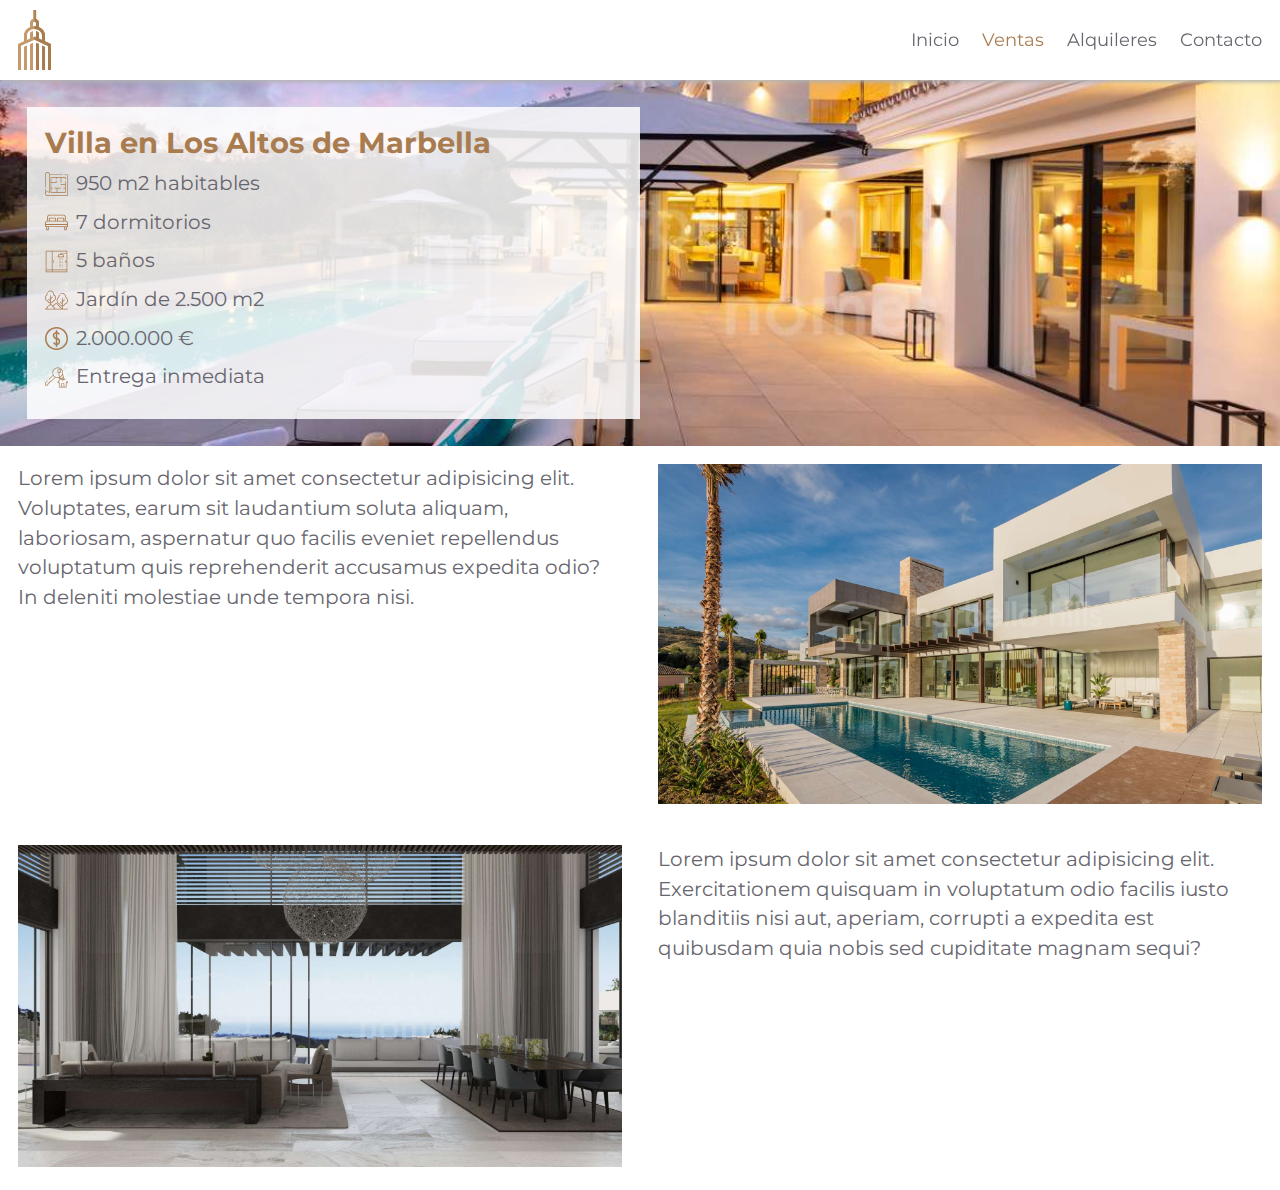
==== propiedad1.html @ 46fef323 "propiedad" ====
<!DOCTYPE html>
<html lang="es">

<head>
    <meta charset="UTF-8">
    <meta http-equiv="X-UA-Compatible" content="IE=edge">
    <meta name="viewport" content="width=device-width, initial-scale=1.0">
    <title>Villa en Los Altos</title>
    <link rel="stylesheet" href="css/styles.css">
</head>

<body>
    <header>
        <img src="img/logo.svg" alt="logo">
        <nav>
            <a href="index.html">Inicio</a>
            <a href="ventas.html" class="activo">Ventas</a>
            <a href="#">Alquileres</a>
            <a href="#">Contacto</a>
        </nav>
    </header>
    <div class="fila propiedad">
        <div class="col-50">
            <h1>Villa en Los Altos de Marbella</h1>
            <p><img src="img/blueprint.svg" alt=""> 950 m2 habitables</p>
            <p><img src="img/bed.svg" alt=""> 7 dormitorios</p>
            <p><img src="img/bath.svg" alt=""> 5 baños</p>
            <p><img src="img/tree.svg" alt=""> Jardín de 2.500 m2</p>
            <p><img src="img/money.svg" alt=""> 2.000.000 €</p>
            <p><img src="img/contract.svg" alt=""> Entrega inmediata</p>
        </div>
    </div>
    <div class="fila">
        <div class="col-50">
            <p>Lorem ipsum dolor sit amet consectetur adipisicing elit. Voluptates, earum sit laudantium soluta aliquam, laboriosam, aspernatur quo facilis eveniet repellendus voluptatum quis reprehenderit accusamus expedita odio? In deleniti molestiae unde tempora nisi.</p>
        </div>
        <div class="col-50">
            <img src="img/thumb4.jpg" alt="">
        </div>
    </div>
    <div class="fila">
        <div class="col-50">
            <img src="img/thumb5.jpg" alt="">
        </div>
        <div class="col-50">
            <p>Lorem ipsum dolor sit amet consectetur adipisicing elit. Exercitationem quisquam in voluptatum odio facilis iusto blanditiis nisi aut, aperiam, corrupti a expedita est quibusdam quia nobis sed cupiditate magnam sequi?</p>
        </div>
    </div>
</body>

</html>
---- css/styles.css ----
/* Fuentes */

@import url('https://fonts.googleapis.com/css2?family=Montserrat&display=swap');

/* Reseteo */

* {
    margin: 0;
    padding: 0;
    box-sizing: border-box;
}

a {
    text-decoration: none;
    color: inherit;
}

/* Generales */

html {
    scroll-behavior: smooth;
}

@media (min-width: 1260px) {
    html {
        font-size: 18px;
    }
}

@media (max-width: 440px) {
    html {
        font-size: 14px;
    }
}

body {
    font-family: 'Montserrat', sans-serif;
    color: #67666e;
}

p {
    font-size: 1.1rem;
    line-height: 1.5;
    margin-bottom: 0.5rem;
}

img {
    max-width: 100%;
}

/* Header */

header {
    height: 80px;
    width: 100%;
    position: fixed;
    top: 0;
    left: 0;
    z-index: 10;
    padding: 1rem;
    display: flex;
    background-color: white;
    box-shadow: 1.5px 1.5px 4px #b3b3b3;
    justify-content: space-between;
    align-items: center;
}

header.transparent {
    background-color: transparent;
    box-shadow: none;
}

header img {
    height: 60px;
}

header nav a {
    margin-left: 1rem;
}

header.transparent nav a {
    color: rgba(255, 255, 255, 0.8);
}

header nav a.activo,
header nav a:hover {
    color: #a97c50;
}

header.transparent nav a.activo,
header.transparent nav a:hover {
    color: white;
}

/* Hero */

.hero {
    width: 100%;
    height: 100vh;
    position: absolute;
    top: 0;
    left: 0;
    background-color: black;
    overflow: hidden;
}

@keyframes animacionHero {
    0% {
        opacity: 0;
    }
    12% {
        opacity: 1;
    }
    35% {
        transform: scale(1.15);
    }
    75% {
        transform: scale(1);
    }
    100% {
        opacity: 0;
    }
}

.hero div {
    width: 100%;
    height: 100vh;
    position: absolute;
    top: 0;
    left: 0;
    background-position: center;
    background-size: cover;
    opacity: 0;
    animation-name: animacionHero;
    animation-duration: 18s;
    animation-iteration-count: infinite;
}

.hero div:nth-child(1) {
    background-image: url('../img/front1.jpg');
}
.hero div:nth-child(2) {
    background-image: url('../img/front2.jpg');
    animation-delay: 6s;
}
.hero div:nth-child(3) {
    background-image: url('../img/front3.jpg');
    animation-delay: 12s;
}

.hero .hero-logo {
    width: 30%;
    position: absolute;
    top: 50%;
    left: 50%;
    transform: translate(-50%, -50%);
    opacity: 1;
    animation: none;
}

.hero .hero-flecha {
    width: 36px;
    position: absolute;
    bottom: 5%;
    left: 50%;
    transform: translateX(-50%);
}

@media (max-width: 720px) {
    .hero .hero-logo {
        width: 50%;
    }
}

@media (max-width: 440px) {
    .hero .hero-logo {
        width: 70%;
    }
}

/* Layout */

.fila {
    max-width: 1440px;
    display: flex;
    margin: 0 auto;
}

.fila#primera {
    margin-top: 100vh;
}

.fila.grid {
    display: grid;
    grid-template-columns: repeat(auto-fit,360px);
    grid-gap: 2rem;
    justify-content: center;
    margin-top: 100px;
}

.col-50 {
    width: 50%;
    padding: 1rem;
}

.col-33 {
    width: 33.333333%;
    padding: 1rem;
}

.col-25 {
    width: 25%;
    padding: 1rem;
}

@media (max-width: 620px) {
    .fila {
        flex-direction: column;
    }
    .col-50,
    .col-33,
    .col-25 {
       width: 100%; 
    }
}

/* Call to actions */

.caja-nav {
    display: flex;
    flex-direction: column;
    justify-content: center;
    align-items: center;
}

.caja-nav img {
    width: 30%;
    margin-bottom: 1rem;
}

/* Formularios */

form {
    padding: 1rem;
}

input {
    width: 100%;
    font-size: 1rem;
    padding: 0.5rem 1rem;
    border: none;
    border-bottom: 1.5px solid #a97c50;
}

input:focus {
    outline: none;
}

input.usuario {
    background-image: url('../img/user.svg');
    background-repeat: no-repeat;
    background-position: 0 3.5px;
    padding-left: 1.8rem;
    margin-bottom: 1rem;
}

input.email {
    background-image: url('../img/mail-bronce.svg');
    background-repeat: no-repeat;
    background-position: 0 3.5px;
    padding-left: 1.9rem;
    margin-bottom: 1rem;
}

label {
    display: block;
    width: 100%;
}

[type="checkbox"] {
    display: none;
}

[type="checkbox"] + label::before {
    content: url('../img/square.svg');
    position: relative;
    top: 5px;
    padding-right: 5px;
}

[type="checkbox"]:checked + label::before {
    content: url('../img/check-square.svg');
}

.buttons {
    padding-top: 1rem;
    display: flex;
    justify-content: flex-end;
}

button {
    font-size: 1rem;
    padding: 0.5rem 1rem;
    background-color: #a97c50;
    color: white;
    border: 1px solid #a97c50;
    border-radius: 0.3rem;
    cursor: pointer;
    transition: all 300ms linear;
}

button:hover {
    background-color: white;
    color: #a97c50;
}

/* Cards */

.card {
    position: relative;
    width: 360px;
    border-radius: 0.3rem;
    box-shadow: 2px 2px 4px grey;
    overflow: hidden;
}

.img-card {
    height: 240px;
    overflow: hidden;
}

.img-card img {
    max-width: initial; /* Eliminar el comportamiento por defecto */
    height: 240px;
}

.footer-card {
    height: 180px;
    padding: 0.8rem;
    display: flex;
    flex-direction: column;
    justify-content: space-between;
}

.footer-card a {
    align-self: flex-end; /* Esta propiedad permite modificar 
                           un elemento hijo en flexbox en
                           su eje secundario (en este caso y) */
}

/* Propiedad */

.fila.propiedad {
    max-width: initial;
    padding: 1.5rem;
    margin-top: 80px;
    background-image: url('../img/property5.jpg');
    background-position: center;
    background-size: cover;
}

.fila.propiedad .col-50 {
    background-color: rgba(255, 255, 255, 0.85);
}

.fila.propiedad .col-50 h1 {
    font-size: 1.6rem;
    color: #a97c50;
    margin-bottom: 0.5rem;
}

.fila.propiedad .col-50 p {
    display: flex;
    align-items: center;
}

.fila.propiedad .col-50 img {
    height: 1.3rem;
    margin-right: 0.4rem;
}

/* Footer  */

footer {
    background-color: #424242;
}

footer.fila {
    max-width: none;
    justify-content: center;
}

footer.fila .col-33 {
    max-width: 477px;
}

footer p {
    color: white;
    font-size: 0.9rem;
}

footer p:first-child {
    color:#a97c50;
    font-size: 1.1rem;
    font-weight: 700;
}

footer p img {
    height: 16px;
    margin-right: 5px;
}

footer .rrss {
    display: flex;
    justify-content: space-around;
}

footer .rrss img {
    height: 36px;
}

footer .links {
    display: flex;
    justify-content: space-between;
}

footer .links a {
    color: #a97c50;
}

footer .col-33:nth-child(3) {
    display: flex;
    flex-direction: column;
    justify-content: space-between;
    min-height: 160px;
}
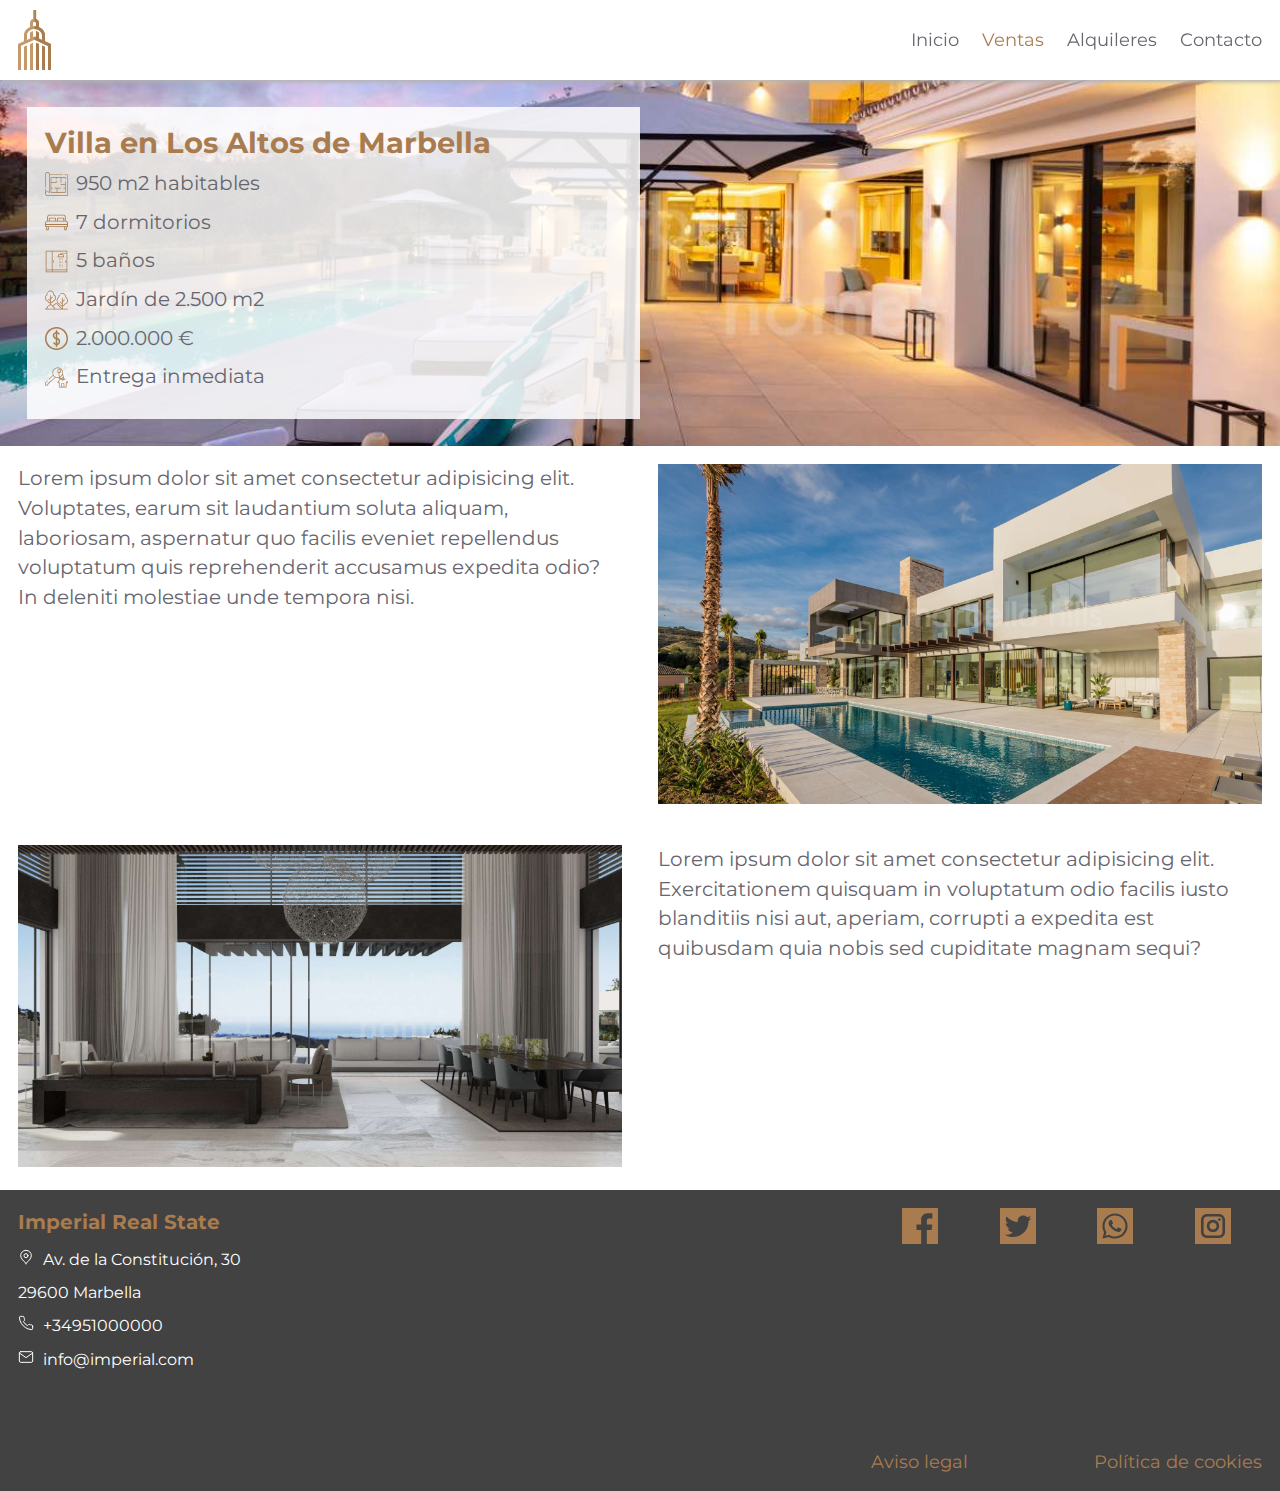
==== commit b262a0ca: "nav" ====
--- a/propiedad1.html
+++ b/propiedad1.html
@@ -15,8 +15,8 @@
         <nav>
             <a href="index.html">Inicio</a>
             <a href="ventas.html" class="activo">Ventas</a>
-            <a href="#">Alquileres</a>
-            <a href="#">Contacto</a>
+            <a href="alquileres.html">Alquileres</a>
+            <a href="contacto.html">Contacto</a>
         </nav>
     </header>
     <div class="fila propiedad">
@@ -46,6 +46,30 @@
             <p>Lorem ipsum dolor sit amet consectetur adipisicing elit. Exercitationem quisquam in voluptatum odio facilis iusto blanditiis nisi aut, aperiam, corrupti a expedita est quibusdam quia nobis sed cupiditate magnam sequi?</p>
         </div>
     </div>
+    <footer class="fila">
+        <div class="col-33">
+            <p>Imperial Real State</p>
+            <p><img src="img/map.svg" alt=""> Av. de la Constitución, 30</p>
+            <p>29600 Marbella</p>
+            <p><img src="img/phone.svg" alt=""> +34951000000</p>
+            <p><img src="img/mail.svg" alt=""> info@imperial.com</p>
+        </div>
+        <div class="col-33">
+            <iframe src="https://www.google.com/maps/embed?pb=!1m18!1m12!1m3!1d25658.087917266173!2d-4.920028313826764!3d36.49956156460786!2m3!1f0!2f0!3f0!3m2!1i1024!2i768!4f13.1!3m3!1m2!1s0xd72d809904dabdf%3A0xe6c9db907b5ecab!2sMarbella%2C%20M%C3%A1laga!5e0!3m2!1ses!2ses!4v1652357797971!5m2!1ses!2ses" width="100%" height="260" style="border:0;" allowfullscreen="" loading="lazy" referrerpolicy="no-referrer-when-downgrade"></iframe>
+        </div>
+        <div class="col-33">
+            <div class="rrss">
+                <img src="img/facebook.svg" alt="">
+                <img src="img/twitter.svg" alt="">
+                <img src="img/whatsapp.svg" alt="">
+                <img src="img/instagram.svg" alt="">
+            </div>
+            <div class="links">
+                <a href="contacto.html#legal">Aviso legal</a>
+                <a href="contacto.html#cookies">Política de cookies</a>
+            </div>
+        </div>
+    </footer>
 </body>
 
 </html>--- a/css/styles.css
+++ b/css/styles.css
@@ -180,6 +180,12 @@
 
 /* Layout */
 
+#cookies {
+    display: block;
+    margin-top: -90px;
+    padding-bottom: 90px;
+}
+
 .fila {
     max-width: 1440px;
     display: flex;
@@ -196,6 +202,16 @@
     grid-gap: 2rem;
     justify-content: center;
     margin-top: 100px;
+    margin-bottom: 40px;
+}
+
+.fila.contacto {
+    margin-top: 80px;
+}
+
+.col-100 {
+    width: 100%;
+    padding: 1rem;
 }
 
 .col-50 {
